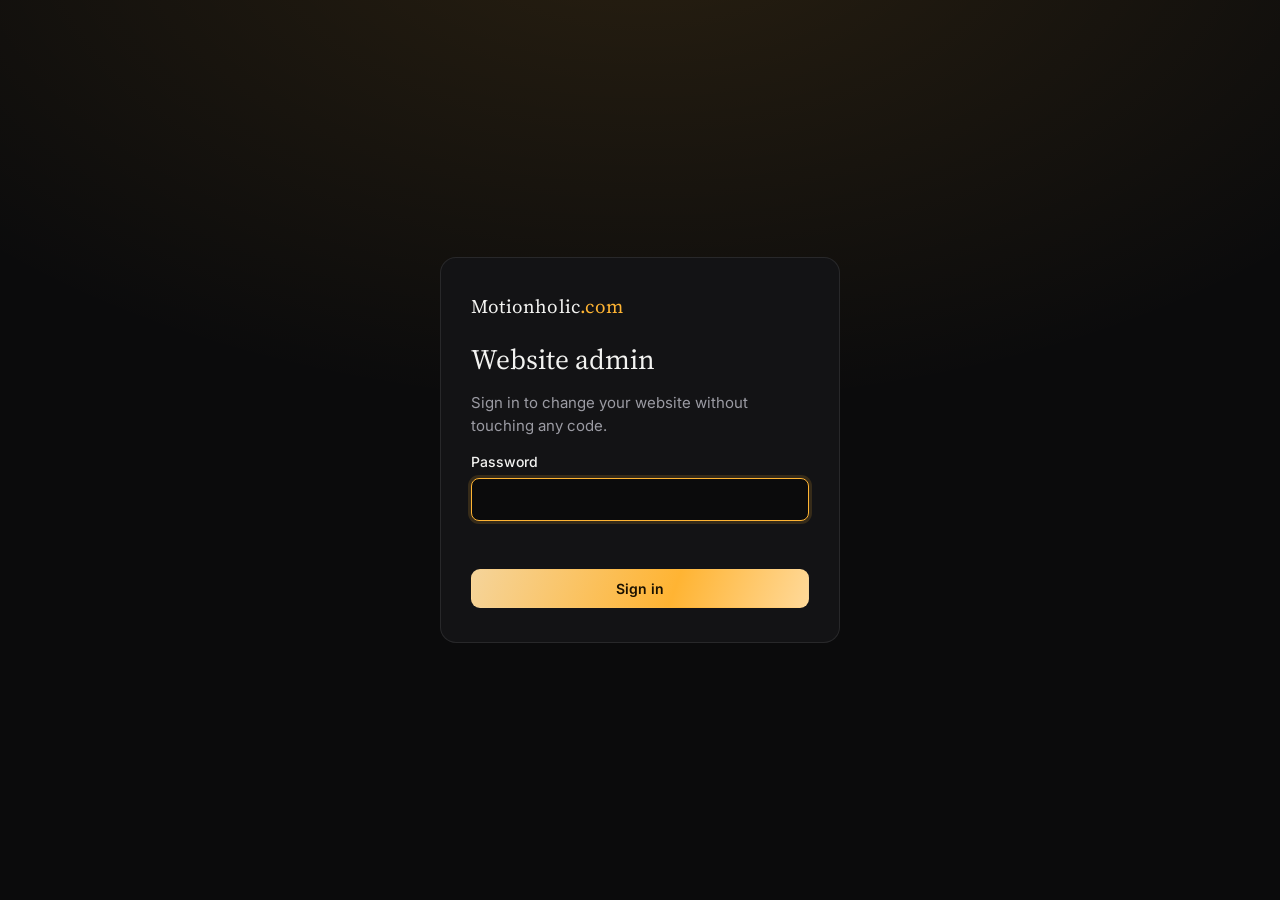
==== motionholic-site/admin/index.html @ 95feaa44 "Add no-code admin panel at /admin (content-driven page, publish via GitHub commit) Edits are stored " ====
<!DOCTYPE html>
<html lang="en">
<head>
  <meta charset="UTF-8" />
  <meta name="viewport" content="width=device-width, initial-scale=1.0" />
  <title>Motionholic Admin</title>
  <meta name="robots" content="noindex, nofollow" />
  <link rel="icon" href="/favicon.ico" />
  <link rel="preconnect" href="https://fonts.googleapis.com" />
  <link rel="preconnect" href="https://fonts.gstatic.com" crossorigin />
  <link href="https://fonts.googleapis.com/css2?family=Inter:wght@400;500;600;700&family=Source+Serif+4:opsz,wght@8..60,400;8..60,600&display=swap" rel="stylesheet" />
  <link rel="stylesheet" href="admin.css" />
</head>
<body>

  <!-- Sign in -->
  <div class="login" id="login" hidden>
    <form class="login__card" id="loginForm">
      <div class="brand">Motionholic<span>.com</span></div>
      <h1>Website admin</h1>
      <p>Sign in to change your website without touching any code.</p>
      <label>Password
        <input type="password" id="loginPassword" autocomplete="current-password" autofocus />
      </label>
      <p class="login__error" id="loginError" role="alert"></p>
      <button class="btn btn--gold" type="submit">Sign in</button>
    </form>
  </div>

  <!-- App -->
  <div class="app" id="app" hidden>
    <header class="top">
      <div class="brand">Motionholic<span>.com</span> <em>Admin</em></div>
      <div class="top__status" id="status" role="status" aria-live="polite">Published</div>
      <div class="top__actions">
        <button class="btn btn--ghost" id="btnHistory" type="button">Past versions</button>
        <button class="btn btn--ghost" id="btnPreviewToggle" type="button">Hide preview</button>
        <button class="btn btn--gold" id="btnSave" type="button" disabled>Publish changes</button>
        <button class="btn btn--link" id="btnLogout" type="button">Sign out</button>
      </div>
    </header>

    <div class="layout" id="layout">
      <nav class="side" id="side" aria-label="Website sections"></nav>
      <main class="editor" id="editor" tabindex="-1"></main>
      <section class="preview" id="previewPane" aria-label="Live preview of your website">
        <div class="preview__bar">
          <span class="dot"></span><span class="dot"></span><span class="dot"></span>
          <span class="preview__label">Live preview <small>(updates as you type)</small></span>
          <div class="preview__sizes">
            <button type="button" data-w="100%" class="is-on" title="Desktop">Desktop</button>
            <button type="button" data-w="390px" title="Phone">Phone</button>
          </div>
        </div>
        <div class="preview__stage" id="stage"><iframe id="frame" title="Website preview"></iframe></div>
      </section>
    </div>
  </div>

  <!-- Past versions dialog -->
  <dialog id="historyDialog">
    <form method="dialog" class="dlg">
      <h2>Past versions</h2>
      <p>Every time you publish, a version is kept here. Restoring one puts that text back on the live site (the version you replace stays in this list too, in case you change your mind).</p>
      <ul class="history" id="historyList"></ul>
      <menu><button class="btn btn--ghost" value="close">Close</button></menu>
    </form>
  </dialog>

  <div class="toast" id="toast" role="status" aria-live="polite"></div>
  <script src="admin.js"></script>
</body>
</html>
---- motionholic-site/admin/admin.css ----
:root {
  --bg: #0b0b0c;
  --panel: #131315;
  --panel-2: #1a1a1d;
  --line: rgba(255, 255, 255, 0.09);
  --line-2: rgba(255, 255, 255, 0.16);
  --text: #f3f3f1;
  --muted: #9b9ba3;
  --gold: #ffb433;
  --gold-2: #ffd999;
  --green: #12b669;
  --red: #ff6b5e;
  --radius: 10px;
  --sans: "Inter", -apple-system, BlinkMacSystemFont, "Segoe UI", sans-serif;
  --serif: "Source Serif 4", Georgia, serif;
}
* { box-sizing: border-box; margin: 0; padding: 0; }
[hidden] { display: none !important; }
html, body { height: 100%; }
body { background: var(--bg); color: var(--text); font: 15px/1.5 var(--sans); -webkit-font-smoothing: antialiased; }
button, input, textarea, select { font: inherit; color: inherit; }
button { cursor: pointer; }
:focus-visible { outline: 2px solid var(--gold); outline-offset: 2px; }

.brand { font-family: var(--serif); font-size: 19px; letter-spacing: .2px; }
.brand span { color: var(--gold); }
.brand em { font: 600 11px var(--sans); letter-spacing: .12em; text-transform: uppercase; color: var(--muted); margin-left: 8px; padding: 3px 7px; border: 1px solid var(--line-2); border-radius: 99px; font-style: normal; }

/* buttons */
.btn { border: 1px solid var(--line-2); background: var(--panel-2); border-radius: 9px; padding: 8px 14px; font-weight: 500; font-size: 14px; transition: .15s; white-space: nowrap; }
.btn:hover:not(:disabled) { border-color: var(--gold); }
.btn:disabled { opacity: .45; cursor: default; }
.btn--gold { background: linear-gradient(290deg, #ffd999, #ffb433 40%, #f5d49a); color: #1a1100; border-color: transparent; font-weight: 600; }
.btn--gold:hover:not(:disabled) { filter: brightness(1.06); border-color: transparent; }
.btn--ghost { background: transparent; }

.btn--link { background: none; border: 0; color: var(--muted); padding: 8px 6px; }
.btn--link:hover { color: var(--text); }
.btn--sm { padding: 5px 10px; font-size: 13px; }
.btn--danger:hover:not(:disabled) { border-color: var(--red); color: var(--red); }

/* login */
.login { min-height: 100%; display: grid; place-items: center; padding: 24px; background: radial-gradient(900px 500px at 50% -10%, rgba(255,180,51,.12), transparent), var(--bg); }
.login__card { width: min(400px, 100%); background: var(--panel); border: 1px solid var(--line); border-radius: 16px; padding: 34px 30px; display: grid; gap: 14px; }
.login__card h1 { font: 400 28px var(--serif); margin-top: 6px; }
.login__card p { color: var(--muted); }
.login__card label { display: grid; gap: 6px; font-weight: 500; font-size: 14px; }
.login__error { color: var(--red) !important; min-height: 1.4em; font-size: 14px; }

code { background: var(--panel-2); padding: 2px 6px; border-radius: 5px; font-size: 13px; color: var(--gold-2); }

/* inputs */
input[type=text], input[type=url], input[type=email], input[type=password], textarea, select {
  width: 100%; background: var(--bg); border: 1px solid var(--line-2); border-radius: 8px; padding: 10px 12px; transition: border-color .15s;
}
textarea { resize: vertical; line-height: 1.55; }
input:hover, textarea:hover { border-color: rgba(255,255,255,.28); }
input:focus, textarea:focus { outline: none; border-color: var(--gold); box-shadow: 0 0 0 3px rgba(255,180,51,.15); }

/* shell */
.app { height: 100%; display: grid; grid-template-rows: auto 1fr; }
.top { display: flex; align-items: center; gap: 18px; padding: 10px 18px; border-bottom: 1px solid var(--line); background: var(--panel); }
.top__status { font-size: 13px; color: var(--muted); display: flex; align-items: center; gap: 8px; }
.top__status::before { content: ""; width: 8px; height: 8px; border-radius: 50%; background: var(--green); }
.top__status.is-dirty { color: var(--gold-2); }
.top__status.is-dirty::before { background: var(--gold); }
.top__status.is-error { color: var(--red); }
.top__status.is-error::before { background: var(--red); }
.top__actions { margin-left: auto; display: flex; align-items: center; gap: 8px; }

.layout { display: grid; grid-template-columns: 230px minmax(420px, 1fr) minmax(380px, 46%); min-height: 0; }
.layout.no-preview { grid-template-columns: 230px 1fr; }
.layout.no-preview .preview { display: none; }

.side { border-right: 1px solid var(--line); overflow-y: auto; padding: 14px 10px; background: var(--panel); }
.side__group { font: 600 11px var(--sans); letter-spacing: .12em; text-transform: uppercase; color: var(--muted); padding: 14px 10px 6px; }
.side button { display: flex; align-items: center; gap: 10px; width: 100%; text-align: left; background: none; border: 0; border-radius: 8px; padding: 9px 10px; color: var(--muted); font-weight: 500; }
.side button:hover { background: var(--panel-2); color: var(--text); }
.side button.is-on { background: rgba(255,180,51,.12); color: var(--gold-2); }
.side .num { width: 22px; height: 22px; border-radius: 6px; display: grid; place-items: center; background: var(--panel-2); font-size: 11px; color: var(--muted); flex: none; }
.side button.is-on .num { background: rgba(255,180,51,.2); color: var(--gold); }

.editor { overflow-y: auto; padding: 28px clamp(18px, 3vw, 40px) 80px; }
.editor > * { max-width: 760px; }
.editor h1 { font: 400 30px/1.2 var(--serif); margin-bottom: 6px; }
.lede { color: var(--muted); margin-bottom: 26px; max-width: 60ch; }

.field { display: grid; gap: 6px; margin-bottom: 20px; }
.field > label, .field > .label { font-weight: 600; font-size: 14px; }
.hint { color: var(--muted); font-size: 13px; }
.count { color: var(--muted); font-size: 12px; text-align: right; }
.count.is-over { color: var(--gold); }

.row2 { display: grid; grid-template-columns: 1fr 1fr; gap: 14px; }
.row2 .field { margin-bottom: 20px; }

/* image field */
.img { display: flex; gap: 14px; align-items: center; background: var(--panel); border: 1px dashed var(--line-2); border-radius: var(--radius); padding: 12px; }
.img img { width: 84px; height: 84px; object-fit: cover; border-radius: 8px; background: var(--panel-2); flex: none; }
.img__body { display: grid; gap: 8px; min-width: 0; }
.img__name { font-size: 12px; color: var(--muted); overflow: hidden; text-overflow: ellipsis; white-space: nowrap; }

/* lists */
.list { display: grid; gap: 12px; margin-bottom: 14px; }
.item { background: var(--panel); border: 1px solid var(--line); border-radius: 12px; }
.item__head { display: flex; align-items: center; gap: 10px; padding: 10px 12px; cursor: pointer; user-select: none; }
.item__n { width: 24px; height: 24px; border-radius: 7px; background: var(--panel-2); display: grid; place-items: center; font-size: 12px; color: var(--muted); flex: none; }
.item__title { flex: 1; font-weight: 600; overflow: hidden; text-overflow: ellipsis; white-space: nowrap; }
.item__title small { font-weight: 400; color: var(--muted); margin-left: 8px; }
.item__tools { display: flex; gap: 4px; }
.item__tools button { background: none; border: 1px solid transparent; border-radius: 7px; padding: 4px 8px; color: var(--muted); font-size: 13px; }
.item__tools button:hover:not(:disabled) { border-color: var(--line-2); color: var(--text); }
.item__tools button:disabled { opacity: .3; cursor: default; }
.item__tools .del:hover { color: var(--red); border-color: var(--red); }
.item__chev { color: var(--muted); transition: transform .15s; }
.item.is-open .item__chev { transform: rotate(90deg); }
.item__body { display: none; padding: 4px 16px 6px; border-top: 1px solid var(--line); padding-top: 16px; }
.item.is-open .item__body { display: block; }

.subhead { font: 600 12px var(--sans); letter-spacing: .1em; text-transform: uppercase; color: var(--muted); margin: 30px 0 4px; }
.subhead + .hint { margin-bottom: 12px; }

.tip { background: rgba(255,180,51,.07); border: 1px solid rgba(255,180,51,.25); border-radius: 12px; padding: 14px 16px; color: var(--gold-2); margin-bottom: 22px; font-size: 14px; }

.start { display: grid; gap: 12px; margin-top: 8px; }
.start__step { display: flex; gap: 14px; align-items: flex-start; background: var(--panel); border: 1px solid var(--line); border-radius: 12px; padding: 16px; }
.start__n { width: 28px; height: 28px; border-radius: 50%; background: rgba(255,180,51,.15); color: var(--gold); display: grid; place-items: center; font-weight: 700; flex: none; }
.start__step strong { display: block; margin-bottom: 2px; }
.start__step span { color: var(--muted); font-size: 14px; }
.start__go { margin-top: 18px; display: flex; gap: 8px; flex-wrap: wrap; }
.chip { background: var(--panel-2); border: 1px solid var(--line-2); border-radius: 99px; padding: 6px 13px; font-size: 14px; }
.chip:hover { border-color: var(--gold); color: var(--gold-2); }

/* preview */
.preview { border-left: 1px solid var(--line); display: grid; grid-template-rows: auto 1fr; min-width: 0; background: #08080a; }
.preview__bar { display: flex; align-items: center; gap: 6px; padding: 9px 14px; border-bottom: 1px solid var(--line); background: var(--panel); }
.dot { width: 10px; height: 10px; border-radius: 50%; background: var(--line-2); }
.preview__label { margin-left: 8px; font-size: 13px; font-weight: 600; }
.preview__label small { color: var(--muted); font-weight: 400; }
.preview__sizes { margin-left: auto; display: flex; gap: 2px; background: var(--bg); border-radius: 8px; padding: 2px; }
.preview__sizes button { background: none; border: 0; border-radius: 6px; padding: 4px 10px; font-size: 12px; color: var(--muted); }
.preview__sizes button.is-on { background: var(--panel-2); color: var(--text); }
.preview__stage { position: relative; overflow: hidden; min-height: 0; background: #08080a; }
/* size and scale are set from admin.js (layoutFrame) so Desktop shows the real desktop layout */
.preview__stage iframe { position: absolute; top: 0; left: 0; border: 0; background: #000; transform-origin: top left; }
.preview__stage.is-phone iframe { border-radius: 18px; border: 1px solid var(--line-2); }

/* dialogs / toast */
dialog { margin: auto; background: var(--panel); color: var(--text); border: 1px solid var(--line-2); border-radius: 16px; padding: 0; width: min(520px, calc(100vw - 32px)); }
dialog::backdrop { background: rgba(0,0,0,.65); }
.dlg { padding: 26px; display: grid; gap: 12px; }
.dlg h2 { font: 400 24px var(--serif); }
.dlg p { color: var(--muted); }
.dlg menu { display: flex; justify-content: flex-end; gap: 8px; margin-top: 8px; }
.history { list-style: none; display: grid; gap: 6px; max-height: 280px; overflow: auto; }
.history li { display: flex; align-items: center; justify-content: space-between; gap: 10px; background: var(--bg); border: 1px solid var(--line); border-radius: 9px; padding: 8px 12px; font-size: 14px; }
.history .empty { color: var(--muted); justify-content: center; }
.toast { position: fixed; left: 50%; bottom: 24px; transform: translate(-50%, 20px); background: #1f1f23; border: 1px solid var(--line-2); border-radius: 10px; padding: 10px 16px; opacity: 0; pointer-events: none; transition: .2s; z-index: 50; max-width: calc(100vw - 32px); }
.toast.is-on { opacity: 1; transform: translate(-50%, 0); }
.toast.is-error { border-color: var(--red); color: #ffb3ab; }

@media (max-width: 1180px) {
  .layout { grid-template-columns: 200px 1fr; }
  .layout .preview { display: none; }
  #btnPreviewToggle { display: none; }
}
@media (max-width: 760px) {
  .top { flex-wrap: wrap; gap: 8px; }
  .top__actions { margin-left: 0; flex-wrap: wrap; }
  .layout { grid-template-columns: 1fr; grid-template-rows: auto 1fr; }
  .side { display: flex; overflow-x: auto; border-right: 0; border-bottom: 1px solid var(--line); padding: 8px; }
  .side__group { display: none; }
  .side button { width: auto; white-space: nowrap; }
  .row2 { grid-template-columns: 1fr; }
}
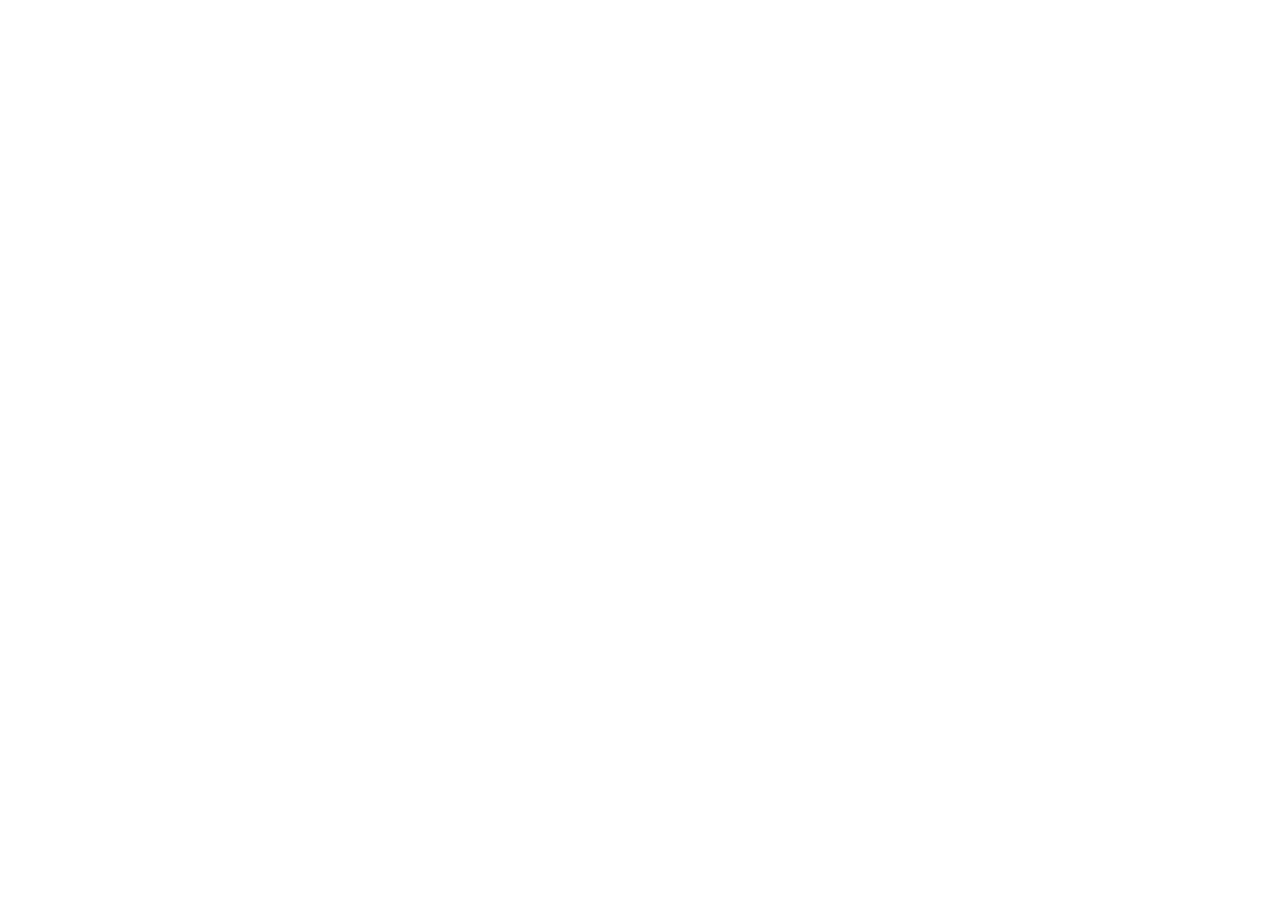
==== commit 8d1effd8: "Admin: load CSS/JS by absolute path so /admin works without a trailing slash Co-Authored-By: Claude " ====
--- a/motionholic-site/admin/index.html
+++ b/motionholic-site/admin/index.html
@@ -9,7 +9,7 @@
   <link rel="preconnect" href="https://fonts.googleapis.com" />
   <link rel="preconnect" href="https://fonts.gstatic.com" crossorigin />
   <link href="https://fonts.googleapis.com/css2?family=Inter:wght@400;500;600;700&family=Source+Serif+4:opsz,wght@8..60,400;8..60,600&display=swap" rel="stylesheet" />
-  <link rel="stylesheet" href="admin.css" />
+  <link rel="stylesheet" href="/admin/admin.css" />
 </head>
 <body>
 
@@ -68,6 +68,6 @@
   </dialog>
 
   <div class="toast" id="toast" role="status" aria-live="polite"></div>
-  <script src="admin.js"></script>
+  <script src="/admin/admin.js"></script>
 </body>
 </html>
